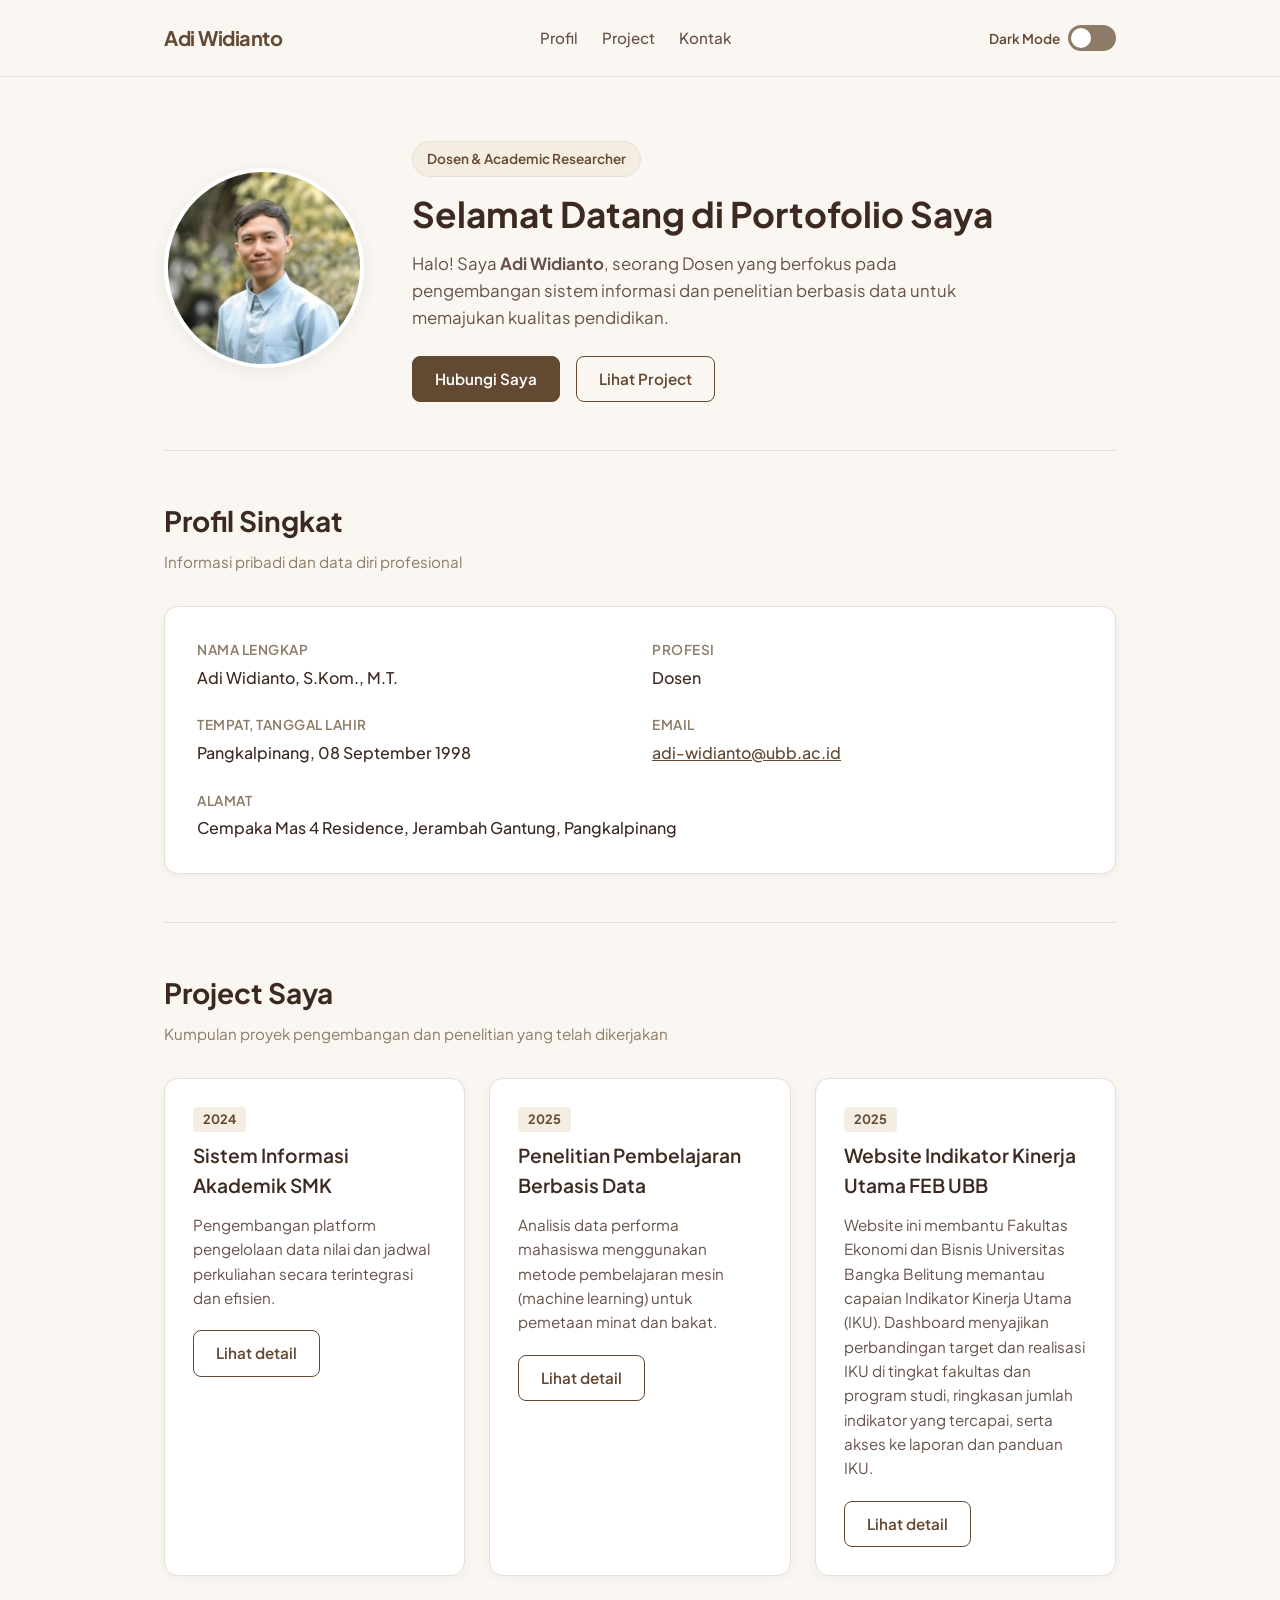
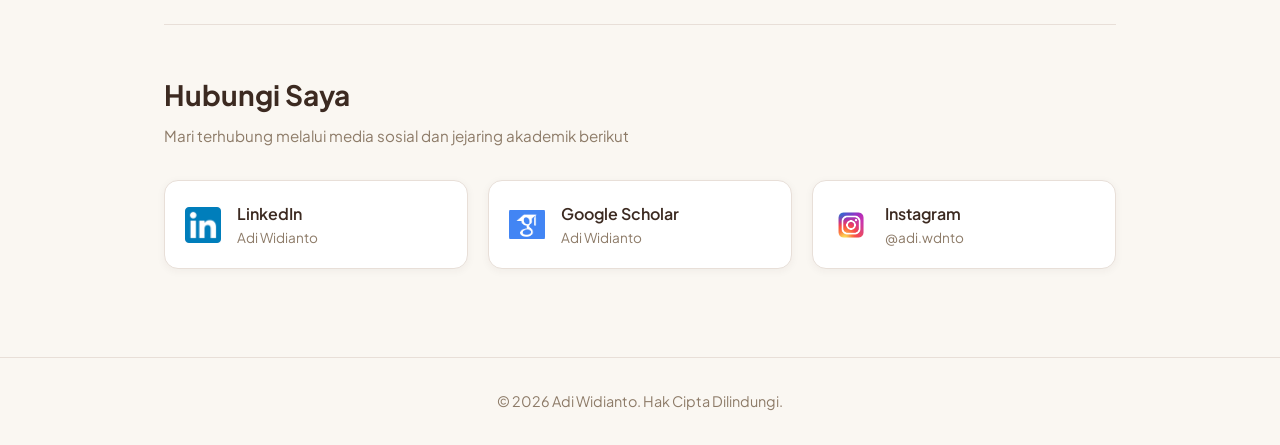
==== index.html @ b49e6173 "first commit" ====
<!DOCTYPE html>
<html lang="id">
<head>
    <meta charset="UTF-8">
    <meta name="viewport" content="width=device-width, initial-scale=1.0">
    <title>Profil - Adi Widianto</title>
    <!-- Google Fonts -->
    <link rel="preconnect" href="https://fonts.googleapis.com">
    <link rel="preconnect" href="https://fonts.gstatic.com" crossorigin>
    <link href="https://fonts.googleapis.com/css2?family=Plus+Jakarta+Sans:wght@400;500;600;700&display=swap" rel="stylesheet">
    <link rel="stylesheet" href="css/index.css">
</head>
<body>

    <!-- Header / Navbar -->
    <header class="navbar">
        <div class="container nav-container">
            <a href="#" class="logo">Adi Widianto</a>
            <nav>
                <ul class="nav-links">
                    <li><a href="#profil">Profil</a></li>
                    <li><a href="#project">Project</a></li>
                    <li><a href="#kontak">Kontak</a></li>
                </ul>
            </nav>
            <button id="toggle-btn" type="button" role="switch" aria-checked="false">
                <span>Dark Mode</span>
                <span class="toggle-track" aria-hidden="true"><span class="toggle-thumb"></span></span>
            </button>
        </div>
        
    </header>

    <main class="container">
        <!-- Hero Section -->
        <section class="hero-section">
            <div class="hero-avatar-wrapper">
                <img src="assets/img/foto-profil.jpg" alt="Foto Profil Adi Widianto" class="hero-avatar">
            </div>
            <div class="hero-text">
                <span class="badge">Dosen & Academic Researcher</span>
                <h1>Selamat Datang di Portofolio Saya</h1>
                <p>Halo! Saya <strong>Adi Widianto</strong>, seorang Dosen yang berfokus pada pengembangan sistem informasi dan penelitian berbasis data untuk memajukan kualitas pendidikan.</p>
                <div class="hero-buttons">
                    <a href="#kontak" class="btn btn-primary">Hubungi Saya</a>
                    <a href="#project" class="btn btn-outline">Lihat Project</a>
                </div>
            </div>
        </section>

        <!-- Profil / Biodata Section -->
        <section id="profil" class="section">
            <div class="section-header">
                <h2>Profil Singkat</h2>
                <p>Informasi pribadi dan data diri profesional</p>
            </div>
            <div class="profile-card">
                <div class="info-grid">
                    <div class="info-item">
                        <span class="info-label">Nama Lengkap</span>
                        <span class="info-value">Adi Widianto, S.Kom., M.T.</span>
                    </div>
                    <div class="info-item">
                        <span class="info-label">Profesi</span>
                        <span class="info-value">Dosen</span>
                    </div>
                    <div class="info-item">
                        <span class="info-label">Tempat, Tanggal Lahir</span>
                        <span class="info-value">Pangkalpinang, 08 September 1998</span>
                    </div>
                    <div class="info-item">
                        <span class="info-label">Email</span>
                        <span class="info-value"><a href="mailto:adi-widianto@ubb.ac.id">adi-widianto@ubb.ac.id</a></span>
                    </div>
                    <div class="info-item full-width">
                        <span class="info-label">Alamat</span>
                        <span class="info-value">Cempaka Mas 4 Residence, Jerambah Gantung, Pangkalpinang</span>
                    </div>
                </div>
            </div>
        </section>

        <!-- Project Section -->
        <section id="project" class="section">
            <div class="section-header">
                <h2>Project Saya</h2>
                <p>Kumpulan proyek pengembangan dan penelitian yang telah dikerjakan</p>
            </div>
            <div class="projects-grid" id="projects-grid"></div>
        </section>

        <!-- Social & Contact Section -->
        <section id="kontak" class="section">
            <div class="section-header">
                <h2>Hubungi Saya</h2>
                <p>Mari terhubung melalui media sosial dan jejaring akademik berikut</p>
            </div>
            <div class="social-container">
                <a href="https://id.linkedin.com/in/adi-widianto-80a5b6142" target="_blank" rel="noopener noreferrer" class="social-card">
                    <img src="assets/img/logo-linkedin.png" alt="LinkedIn" class="social-icon">
                    <div class="social-info">
                        <span class="social-name">LinkedIn</span>
                        <span class="social-handle">Adi Widianto</span>
                    </div>
                </a>

                <a href="https://scholar.google.com/citations?user=TadCq8oAAAAJ&hl=en" target="_blank" rel="noopener noreferrer" class="social-card">
                    <img src="assets/img/logo-google-scholar.png" alt="Google Scholar" class="social-icon">
                    <div class="social-info">
                        <span class="social-name">Google Scholar</span>
                        <span class="social-handle">Adi Widianto</span>
                    </div>
                </a>

                <a href="https://www.instagram.com/adi.wdnto/" target="_blank" rel="noopener noreferrer" class="social-card">
                    <img src="assets/img/logo-instagram.png" alt="Instagram" class="social-icon">
                    <div class="social-info">
                        <span class="social-name">Instagram</span>
                        <span class="social-handle">@adi.wdnto</span>
                    </div>
                </a>
            </div>
        </section>
    </main>

    <!-- Footer -->
    <footer class="footer">
        <div class="container">
            <p>&copy; 2026 Adi Widianto. Hak Cipta Dilindungi.</p>
        </div>
    </footer>

    <script src="js/script.js"></script>

</body>
</html>
---- css/index.css ----
/* ==========================================================================
   Global Variables & Reset - Professional Cream/Brown Theme
   ========================================================================== */
:root {
    --bg-main: #faf7f2;
    --bg-card: #ffffff;
    --bg-card-alt: #f3ede2;
    --text-primary: #3c2a21;
    --text-secondary: #675147;
    --text-muted: #8d7b68;
    --accent-brown: #634832;
    --accent-cream: #dcd0c0;
    --accent-hover: #4a3423;
    --border-color: #e8dfd8;
    --shadow-sm: 0 2px 8px rgba(60, 42, 33, 0.05);
    --shadow-md: 0 4px 16px rgba(60, 42, 33, 0.08);
    --radius-sm: 8px;
    --radius-md: 14px;
    --radius-lg: 20px;
    --transition: all 0.3s ease;
}

* {
    margin: 0;
    padding: 0;
    box-sizing: border-box;
}

html {
    scroll-behavior: smooth;
}

body {
    font-family: 'Plus Jakarta Sans', system-ui, -apple-system, sans-serif;
    background-color: var(--bg-main);
    color: var(--text-primary);
    line-height: 1.6;
    transition: var(--transition);
}

/* ==========================================================================
   Dark Mode Theme Overrides
   ========================================================================== */
body.dark-mode {
    --bg-main: #14110f;
    --bg-card: #211c19;
    --bg-card-alt: #2e2723;
    --text-primary: #f5efe6;
    --text-secondary: #d6cbc1;
    --text-muted: #a8998c;
    --accent-brown: #dfa972;
    --accent-cream: #4a3f37;
    --accent-hover: #ecc092;
    --border-color: #332b26;
    --shadow-sm: 0 2px 8px rgba(0, 0, 0, 0.35);
    --shadow-md: 0 4px 16px rgba(0, 0, 0, 0.5);
}

body.dark-mode .navbar {
    background-color: rgba(20, 17, 15, 0.92);
}

body.dark-mode .btn-primary {
    color: #1a1410;
}

a {
    color: inherit;
    text-decoration: none;
}

/* ==========================================================================
   Layout Containers
   ========================================================================== */
.container {
    max-width: 1000px;
    margin: 0 auto;
    padding: 0 24px;
}

/* ==========================================================================
   Navbar
   ========================================================================== */
.navbar {
    background-color: rgba(250, 247, 242, 0.95);
    backdrop-filter: blur(10px);
    position: sticky;
    top: 0;
    z-index: 100;
    border-bottom: 1px solid var(--border-color);
    padding: 16px 0;
}

.nav-container {
    display: flex;
    justify-content: space-between;
    align-items: center;
}

.logo {
    font-weight: 700;
    font-size: 1.25rem;
    color: var(--accent-brown);
    letter-spacing: -0.5px;
}

.nav-links {
    display: flex;
    list-style: none;
    gap: 24px;
}

.nav-links a {
    font-weight: 500;
    color: var(--text-secondary);
    transition: var(--transition);
    font-size: 0.95rem;
}

.nav-links a:hover {
    color: var(--accent-brown);
}

/* ==========================================================================
   Hero Section
   ========================================================================== */
.hero-section {
    display: flex;
    align-items: center;
    gap: 48px;
    padding: 64px 0 48px;
}

.hero-avatar-wrapper {
    flex-shrink: 0;
}

.hero-avatar {
    width: 200px;
    height: 200px;
    object-fit: cover;
    border-radius: 50%;
    border: 4px solid var(--bg-card);
    box-shadow: var(--shadow-md);
    background-color: var(--accent-cream);
}

.badge {
    display: inline-block;
    background-color: var(--bg-card-alt);
    color: var(--accent-brown);
    font-size: 0.85rem;
    font-weight: 600;
    padding: 6px 14px;
    border-radius: 50px;
    margin-bottom: 16px;
    border: 1px solid var(--border-color);
}

.hero-text h1 {
    font-size: 2.2rem;
    font-weight: 700;
    color: var(--text-primary);
    line-height: 1.2;
    margin-bottom: 16px;
}

.hero-text p {
    font-size: 1.05rem;
    color: var(--text-secondary);
    margin-bottom: 24px;
    max-width: 600px;
}

.hero-buttons {
    display: flex;
    gap: 16px;
}

.btn {
    display: inline-block;
    padding: 10px 22px;
    border-radius: var(--radius-sm);
    font-weight: 600;
    font-size: 0.95rem;
    transition: var(--transition);
    cursor: pointer;
}

.btn-primary {
    background-color: var(--accent-brown);
    color: #ffffff;
    border: 1px solid var(--accent-brown);
}

.btn-primary:hover {
    background-color: var(--accent-hover);
    border-color: var(--accent-hover);
}

.btn-outline {
    background-color: transparent;
    color: var(--accent-brown);
    border: 1px solid var(--accent-brown);
}

.btn-outline:hover {
    background-color: var(--bg-card-alt);
}

/* ==========================================================================
   Section Common Styles
   ========================================================================== */
.section {
    padding: 48px 0;
    border-top: 1px solid var(--border-color);
}

.section-header {
    margin-bottom: 32px;
}

.section-header h2 {
    font-size: 1.75rem;
    color: var(--text-primary);
    font-weight: 700;
    margin-bottom: 6px;
}

.section-header p {
    color: var(--text-muted);
    font-size: 0.95rem;
}

/* ==========================================================================
   Profile Section
   ========================================================================== */
.profile-card {
    background-color: var(--bg-card);
    border: 1px solid var(--border-color);
    border-radius: var(--radius-md);
    padding: 32px;
    box-shadow: var(--shadow-sm);
}

.info-grid {
    display: grid;
    grid-template-columns: repeat(2, 1fr);
    gap: 24px;
}

.info-item {
    display: flex;
    flex-direction: column;
    gap: 4px;
}

.info-item.full-width {
    grid-column: span 2;
}

.info-label {
    font-size: 0.85rem;
    font-weight: 600;
    color: var(--text-muted);
    text-transform: uppercase;
    letter-spacing: 0.5px;
}

.info-value {
    font-size: 1rem;
    color: var(--text-primary);
    font-weight: 500;
}

.info-value a {
    color: var(--accent-brown);
    text-decoration: underline;
}

/* ==========================================================================
   Project Section
   ========================================================================== */
.projects-grid {
    display: grid;
    grid-template-columns: repeat(auto-fit, minmax(300px, 1fr));
    gap: 24px;
}

.project-card {
    background-color: var(--bg-card);
    border: 1px solid var(--border-color);
    border-radius: var(--radius-md);
    padding: 28px;
    box-shadow: var(--shadow-sm);
    transition: var(--transition);
}

.project-card:hover {
    transform: translateY(-3px);
    box-shadow: var(--shadow-md);
}

.project-header {
    display: flex;
    flex-direction: column;
    gap: 8px;
    margin-bottom: 12px;
}

.project-year {
    display: inline-block;
    align-self: flex-start;
    background-color: var(--bg-card-alt);
    color: var(--accent-brown);
    font-size: 0.8rem;
    font-weight: 700;
    padding: 2px 10px;
    border-radius: 4px;
}

.project-card h3 {
    font-size: 1.2rem;
    color: var(--text-primary);
    font-weight: 600;
}

.project-desc {
    color: var(--text-secondary);
    font-size: 0.95rem;
}

.project-detail-link {
    margin-top: 20px;
}

.project-detail {
    min-height: 55vh;
}

.project-detail-card {
    max-width: 760px;
    margin: 0 auto;
    background-color: var(--bg-card);
    border: 1px solid var(--border-color);
    border-radius: var(--radius-md);
    padding: 32px;
    box-shadow: var(--shadow-sm);
}

.project-detail-header {
    display: flex;
    flex-direction: column;
    align-items: flex-start;
    gap: 12px;
    margin-bottom: 24px;
}

.project-detail-header h1,
.project-not-found h1 {
    font-size: 2rem;
    line-height: 1.25;
    color: var(--text-primary);
}

.project-detail-image {
    display: block;
    width: 100%;
    max-height: 440px;
    object-fit: cover;
    border-radius: var(--radius-sm);
    margin-bottom: 24px;
}

.project-detail-description {
    color: var(--text-secondary);
    font-size: 1rem;
    margin-bottom: 24px;
}

.project-back-link {
    margin-left: 12px;
}

.project-not-found {
    display: flex;
    flex-direction: column;
    align-items: flex-start;
    gap: 24px;
    max-width: 760px;
    margin: 0 auto;
}

/* ========================================================================== 
   Contact / Social Section
   ========================================================================== */
.social-container {
    display: grid;
    grid-template-columns: repeat(auto-fit, minmax(240px, 1fr));
    gap: 20px;
}

.social-card {
    display: flex;
    align-items: center;
    gap: 16px;
    background-color: var(--bg-card);
    border: 1px solid var(--border-color);
    padding: 20px;
    border-radius: var(--radius-md);
    box-shadow: var(--shadow-sm);
    transition: var(--transition);
}

.social-card:hover {
    background-color: var(--bg-card-alt);
    border-color: var(--accent-cream);
    transform: translateY(-2px);
}

.social-icon {
    width: 36px;
    height: 36px;
    object-fit: contain;
}

.social-info {
    display: flex;
    flex-direction: column;
}

.social-name {
    font-weight: 600;
    color: var(--text-primary);
    font-size: 1rem;
}

.social-handle {
    font-size: 0.85rem;
    color: var(--text-muted);
}

/* ==========================================================================
   Footer
   ========================================================================== */
.footer {
    padding: 32px 0;
    text-align: center;
    border-top: 1px solid var(--border-color);
    color: var(--text-muted);
    font-size: 0.9rem;
    margin-top: 40px;
}

/* ==========================================================================
   Responsive Design
   ========================================================================== */
@media (max-width: 768px) {
    .hero-section {
        flex-direction: column;
        text-align: center;
        gap: 24px;
        padding: 40px 0;
    }

    .hero-text p {
        margin: 0 auto 24px;
    }

    .hero-buttons {
        justify-content: center;
    }

    .info-grid {
        grid-template-columns: 1fr;
    }

    .info-item.full-width {
        grid-column: span 1;
    }
}

#toggle-btn {
    display: inline-flex;
    align-items: center;
    gap: 8px;
    background: transparent;
    color: var(--accent-brown);
    border: 0;
    padding: 9px 0;
    font-family: inherit;
    font-weight: 600;
    font-size: 0.85rem;
    cursor: pointer;
}

#toggle-btn:focus-visible {
    outline: 2px solid var(--accent-brown);
    outline-offset: 3px;
    border-radius: var(--radius-sm);
}

@media (max-width: 600px) {
    .project-detail-card {
        padding: 24px;
    }

    .project-detail-header h1,
    .project-not-found h1 {
        font-size: 1.65rem;
    }

    .project-back-link {
        margin: 12px 0 0;
    }
}

.toggle-track {
    display: flex;
    align-items: center;
    width: 48px;
    height: 26px;
    padding: 3px;
    border-radius: 50px;
    background-color: var(--text-muted);
    transition: background-color 0.3s ease;
}

.toggle-thumb {
    width: 20px;
    height: 20px;
    border-radius: 50%;
    background-color: #ffffff;
    transition: transform 0.3s ease;
}

#toggle-btn[aria-checked="true"] .toggle-track {
    background-color: var(--accent-brown);
}

#toggle-btn[aria-checked="true"] .toggle-thumb {
    transform: translateX(22px);
}

@media (max-width: 600px) {
    .nav-container {
        flex-wrap: wrap;
        gap: 8px;
    }

    .nav-container nav {
        order: 1;
        width: 100%;
    }
}

@media (prefers-reduced-motion: reduce) {
    .toggle-track,
    .toggle-thumb {
        transition: none;
    }
}
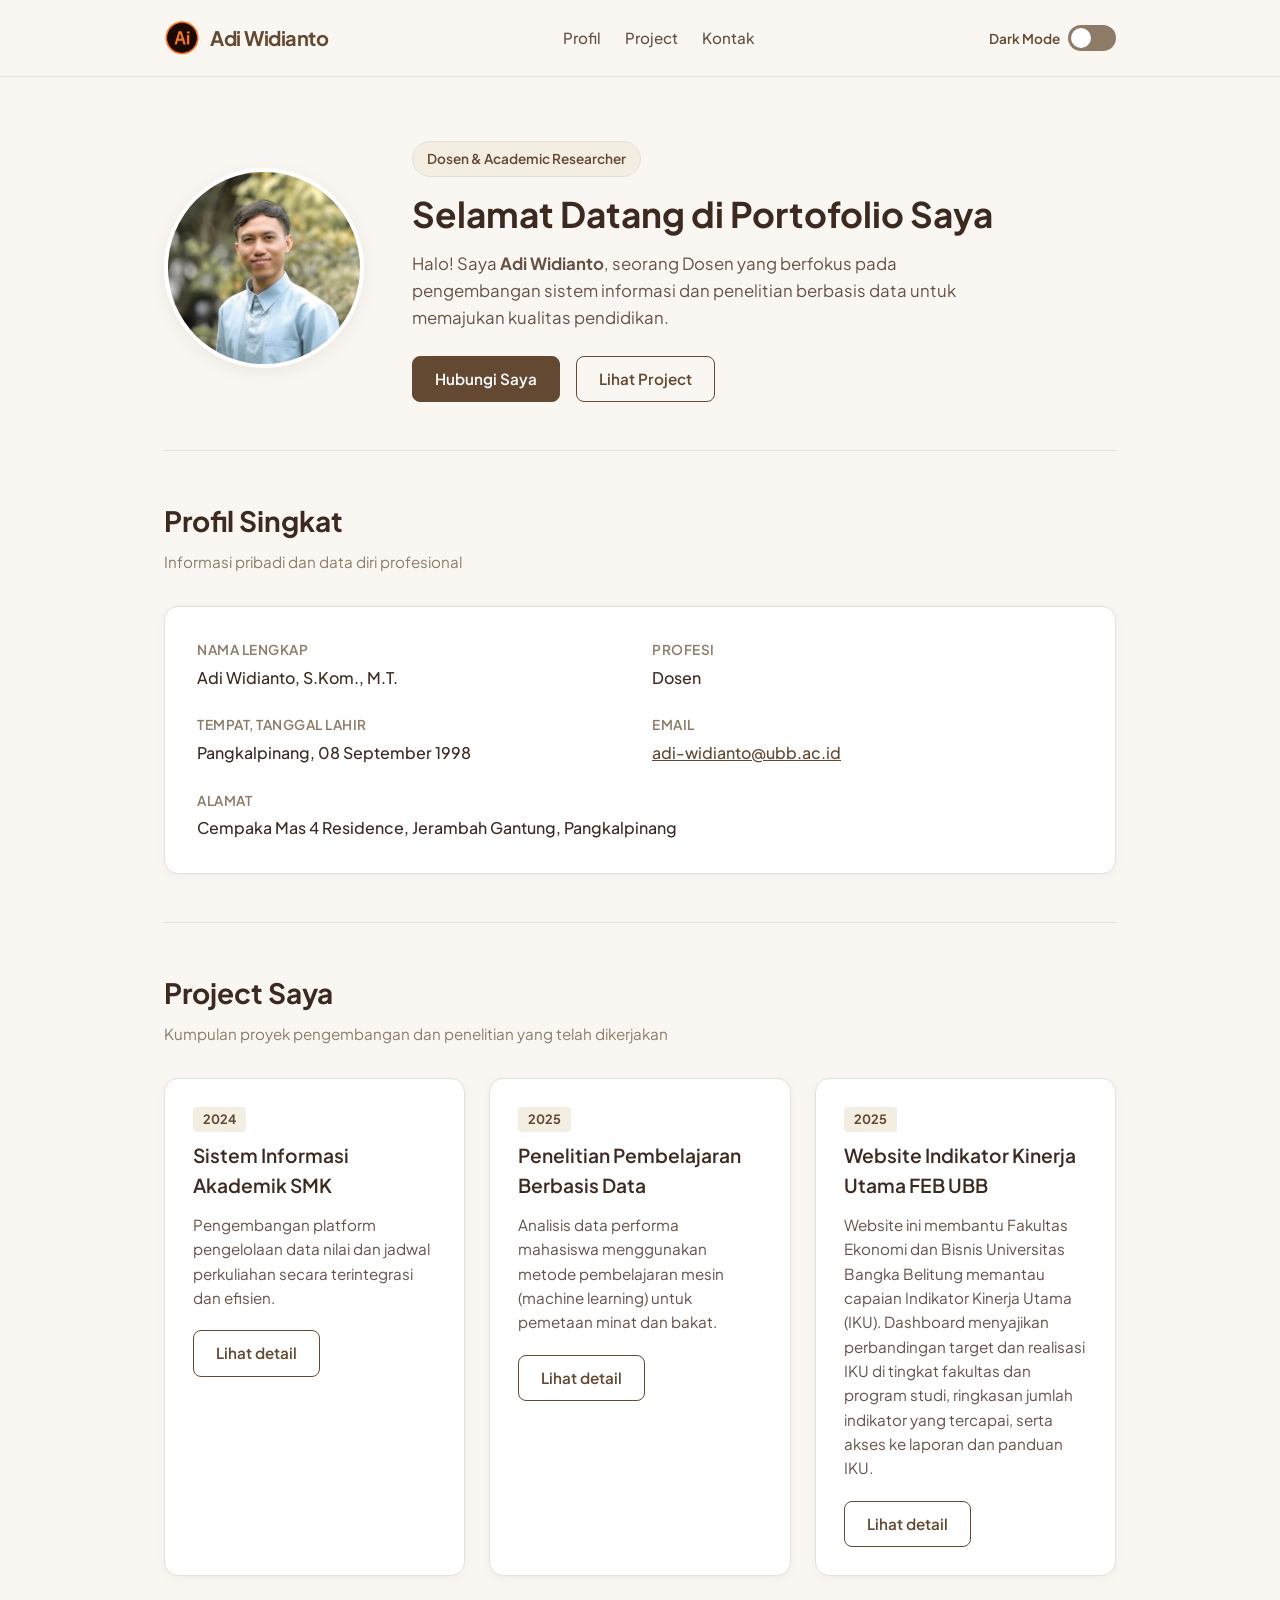
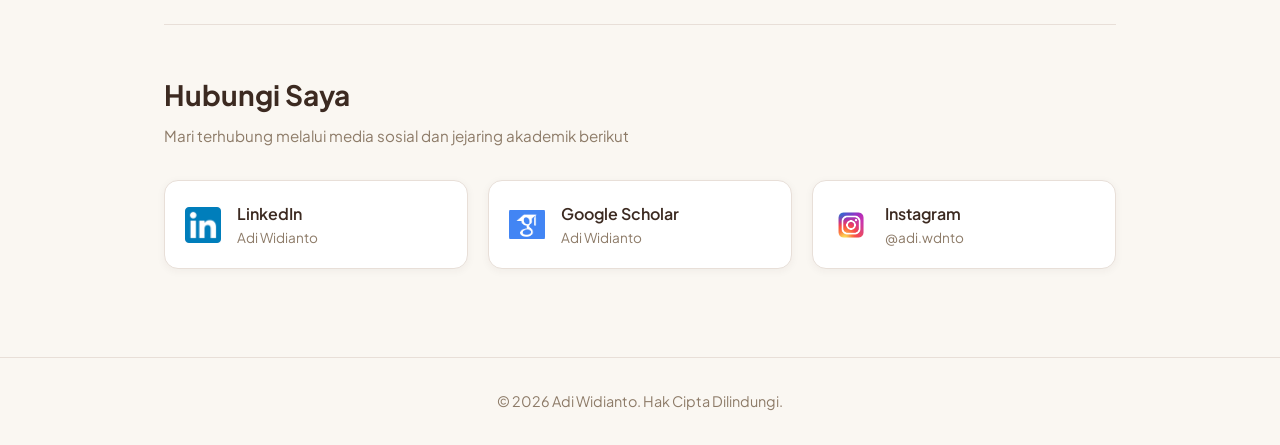
==== commit 57dcb2d0: "Update HTML structure and styles for improved layout and branding" ====
--- a/index.html
+++ b/index.html
@@ -4,18 +4,22 @@
     <meta charset="UTF-8">
     <meta name="viewport" content="width=device-width, initial-scale=1.0">
     <title>Profil - Adi Widianto</title>
+    <link rel="icon" type="image/png" href="assets/images/favicon.png">
     <!-- Google Fonts -->
     <link rel="preconnect" href="https://fonts.googleapis.com">
     <link rel="preconnect" href="https://fonts.gstatic.com" crossorigin>
     <link href="https://fonts.googleapis.com/css2?family=Plus+Jakarta+Sans:wght@400;500;600;700&display=swap" rel="stylesheet">
-    <link rel="stylesheet" href="css/index.css">
+    <link rel="stylesheet" href="styles/site.css">
 </head>
 <body>
 
     <!-- Header / Navbar -->
     <header class="navbar">
         <div class="container nav-container">
-            <a href="#" class="logo">Adi Widianto</a>
+            <a href="#" class="logo">
+                <img src="assets/images/favicon.png" alt="" class="site-logo">
+                <span>Adi Widianto</span>
+            </a>
             <nav>
                 <ul class="nav-links">
                     <li><a href="#profil">Profil</a></li>
@@ -35,7 +39,7 @@
         <!-- Hero Section -->
         <section class="hero-section">
             <div class="hero-avatar-wrapper">
-                <img src="assets/img/foto-profil.jpg" alt="Foto Profil Adi Widianto" class="hero-avatar">
+                <img src="assets/images/profile-photo.jpg" alt="Foto Profil Adi Widianto" class="hero-avatar">
             </div>
             <div class="hero-text">
                 <span class="badge">Dosen & Academic Researcher</span>
@@ -97,7 +101,7 @@
             </div>
             <div class="social-container">
                 <a href="https://id.linkedin.com/in/adi-widianto-80a5b6142" target="_blank" rel="noopener noreferrer" class="social-card">
-                    <img src="assets/img/logo-linkedin.png" alt="LinkedIn" class="social-icon">
+                    <img src="assets/images/linkedin-logo.png" alt="LinkedIn" class="social-icon">
                     <div class="social-info">
                         <span class="social-name">LinkedIn</span>
                         <span class="social-handle">Adi Widianto</span>
@@ -105,7 +109,7 @@
                 </a>
 
                 <a href="https://scholar.google.com/citations?user=TadCq8oAAAAJ&hl=en" target="_blank" rel="noopener noreferrer" class="social-card">
-                    <img src="assets/img/logo-google-scholar.png" alt="Google Scholar" class="social-icon">
+                    <img src="assets/images/google-scholar-logo.png" alt="Google Scholar" class="social-icon">
                     <div class="social-info">
                         <span class="social-name">Google Scholar</span>
                         <span class="social-handle">Adi Widianto</span>
@@ -113,7 +117,7 @@
                 </a>
 
                 <a href="https://www.instagram.com/adi.wdnto/" target="_blank" rel="noopener noreferrer" class="social-card">
-                    <img src="assets/img/logo-instagram.png" alt="Instagram" class="social-icon">
+                    <img src="assets/images/instagram-logo.png" alt="Instagram" class="social-icon">
                     <div class="social-info">
                         <span class="social-name">Instagram</span>
                         <span class="social-handle">@adi.wdnto</span>
@@ -130,7 +134,7 @@
         </div>
     </footer>
 
-    <script src="js/script.js"></script>
+    <script src="scripts/main.js"></script>
 
 </body>
 </html>
--- a/styles/site.css
+++ b/styles/site.css
@@ -0,0 +1,572 @@
+/* ==========================================================================
+   Global Variables & Reset - Professional Cream/Brown Theme
+   ========================================================================== */
+:root {
+    --bg-main: #faf7f2;
+    --bg-card: #ffffff;
+    --bg-card-alt: #f3ede2;
+    --text-primary: #3c2a21;
+    --text-secondary: #675147;
+    --text-muted: #8d7b68;
+    --accent-brown: #634832;
+    --accent-cream: #dcd0c0;
+    --accent-hover: #4a3423;
+    --border-color: #e8dfd8;
+    --shadow-sm: 0 2px 8px rgba(60, 42, 33, 0.05);
+    --shadow-md: 0 4px 16px rgba(60, 42, 33, 0.08);
+    --radius-sm: 8px;
+    --radius-md: 14px;
+    --radius-lg: 20px;
+    --transition: all 0.3s ease;
+}
+
+* {
+    margin: 0;
+    padding: 0;
+    box-sizing: border-box;
+}
+
+html {
+    scroll-behavior: smooth;
+}
+
+body {
+    font-family: 'Plus Jakarta Sans', system-ui, -apple-system, sans-serif;
+    background-color: var(--bg-main);
+    color: var(--text-primary);
+    line-height: 1.6;
+    transition: var(--transition);
+}
+
+/* ==========================================================================
+   Dark Mode Theme Overrides
+   ========================================================================== */
+body.dark-mode {
+    --bg-main: #14110f;
+    --bg-card: #211c19;
+    --bg-card-alt: #2e2723;
+    --text-primary: #f5efe6;
+    --text-secondary: #d6cbc1;
+    --text-muted: #a8998c;
+    --accent-brown: #dfa972;
+    --accent-cream: #4a3f37;
+    --accent-hover: #ecc092;
+    --border-color: #332b26;
+    --shadow-sm: 0 2px 8px rgba(0, 0, 0, 0.35);
+    --shadow-md: 0 4px 16px rgba(0, 0, 0, 0.5);
+}
+
+body.dark-mode .navbar {
+    background-color: rgba(20, 17, 15, 0.92);
+}
+
+body.dark-mode .btn-primary {
+    color: #1a1410;
+}
+
+a {
+    color: inherit;
+    text-decoration: none;
+}
+
+/* ==========================================================================
+   Layout Containers
+   ========================================================================== */
+.container {
+    max-width: 1000px;
+    margin: 0 auto;
+    padding: 0 24px;
+}
+
+/* ==========================================================================
+   Navbar
+   ========================================================================== */
+.navbar {
+    background-color: rgba(250, 247, 242, 0.95);
+    backdrop-filter: blur(10px);
+    position: sticky;
+    top: 0;
+    z-index: 100;
+    border-bottom: 1px solid var(--border-color);
+    padding: 16px 0;
+}
+
+.nav-container {
+    display: flex;
+    justify-content: space-between;
+    align-items: center;
+}
+
+.logo {
+    display: inline-flex;
+    align-items: center;
+    gap: 10px;
+    font-weight: 700;
+    font-size: 1.25rem;
+    color: var(--accent-brown);
+    letter-spacing: -0.5px;
+}
+
+.site-logo {
+    width: 36px;
+    height: 36px;
+    object-fit: contain;
+    border-radius: 50%;
+}
+
+.nav-links {
+    display: flex;
+    list-style: none;
+    gap: 24px;
+}
+
+.nav-links a {
+    font-weight: 500;
+    color: var(--text-secondary);
+    transition: var(--transition);
+    font-size: 0.95rem;
+}
+
+.nav-links a:hover {
+    color: var(--accent-brown);
+}
+
+/* ==========================================================================
+   Hero Section
+   ========================================================================== */
+.hero-section {
+    display: flex;
+    align-items: center;
+    gap: 48px;
+    padding: 64px 0 48px;
+}
+
+.hero-avatar-wrapper {
+    flex-shrink: 0;
+}
+
+.hero-avatar {
+    width: 200px;
+    height: 200px;
+    object-fit: cover;
+    border-radius: 50%;
+    border: 4px solid var(--bg-card);
+    box-shadow: var(--shadow-md);
+    background-color: var(--accent-cream);
+}
+
+.badge {
+    display: inline-block;
+    background-color: var(--bg-card-alt);
+    color: var(--accent-brown);
+    font-size: 0.85rem;
+    font-weight: 600;
+    padding: 6px 14px;
+    border-radius: 50px;
+    margin-bottom: 16px;
+    border: 1px solid var(--border-color);
+}
+
+.hero-text h1 {
+    font-size: 2.2rem;
+    font-weight: 700;
+    color: var(--text-primary);
+    line-height: 1.2;
+    margin-bottom: 16px;
+}
+
+.hero-text p {
+    font-size: 1.05rem;
+    color: var(--text-secondary);
+    margin-bottom: 24px;
+    max-width: 600px;
+}
+
+.hero-buttons {
+    display: flex;
+    gap: 16px;
+}
+
+.btn {
+    display: inline-block;
+    padding: 10px 22px;
+    border-radius: var(--radius-sm);
+    font-weight: 600;
+    font-size: 0.95rem;
+    transition: var(--transition);
+    cursor: pointer;
+}
+
+.btn-primary {
+    background-color: var(--accent-brown);
+    color: #ffffff;
+    border: 1px solid var(--accent-brown);
+}
+
+.btn-primary:hover {
+    background-color: var(--accent-hover);
+    border-color: var(--accent-hover);
+}
+
+.btn-outline {
+    background-color: transparent;
+    color: var(--accent-brown);
+    border: 1px solid var(--accent-brown);
+}
+
+.btn-outline:hover {
+    background-color: var(--bg-card-alt);
+}
+
+/* ==========================================================================
+   Section Common Styles
+   ========================================================================== */
+.section {
+    padding: 48px 0;
+    border-top: 1px solid var(--border-color);
+}
+
+.section-header {
+    margin-bottom: 32px;
+}
+
+.section-header h2 {
+    font-size: 1.75rem;
+    color: var(--text-primary);
+    font-weight: 700;
+    margin-bottom: 6px;
+}
+
+.section-header p {
+    color: var(--text-muted);
+    font-size: 0.95rem;
+}
+
+/* ==========================================================================
+   Profile Section
+   ========================================================================== */
+.profile-card {
+    background-color: var(--bg-card);
+    border: 1px solid var(--border-color);
+    border-radius: var(--radius-md);
+    padding: 32px;
+    box-shadow: var(--shadow-sm);
+}
+
+.info-grid {
+    display: grid;
+    grid-template-columns: repeat(2, 1fr);
+    gap: 24px;
+}
+
+.info-item {
+    display: flex;
+    flex-direction: column;
+    gap: 4px;
+}
+
+.info-item.full-width {
+    grid-column: span 2;
+}
+
+.info-label {
+    font-size: 0.85rem;
+    font-weight: 600;
+    color: var(--text-muted);
+    text-transform: uppercase;
+    letter-spacing: 0.5px;
+}
+
+.info-value {
+    font-size: 1rem;
+    color: var(--text-primary);
+    font-weight: 500;
+}
+
+.info-value a {
+    color: var(--accent-brown);
+    text-decoration: underline;
+}
+
+/* ==========================================================================
+   Project Section
+   ========================================================================== */
+.projects-grid {
+    display: grid;
+    grid-template-columns: repeat(auto-fit, minmax(300px, 1fr));
+    gap: 24px;
+}
+
+.project-card {
+    background-color: var(--bg-card);
+    border: 1px solid var(--border-color);
+    border-radius: var(--radius-md);
+    padding: 28px;
+    box-shadow: var(--shadow-sm);
+    transition: var(--transition);
+}
+
+.project-card:hover {
+    transform: translateY(-3px);
+    box-shadow: var(--shadow-md);
+}
+
+.project-header {
+    display: flex;
+    flex-direction: column;
+    gap: 8px;
+    margin-bottom: 12px;
+}
+
+.project-year {
+    display: inline-block;
+    align-self: flex-start;
+    background-color: var(--bg-card-alt);
+    color: var(--accent-brown);
+    font-size: 0.8rem;
+    font-weight: 700;
+    padding: 2px 10px;
+    border-radius: 4px;
+}
+
+.project-card h3 {
+    font-size: 1.2rem;
+    color: var(--text-primary);
+    font-weight: 600;
+}
+
+.project-desc {
+    color: var(--text-secondary);
+    font-size: 0.95rem;
+}
+
+.project-detail-link {
+    margin-top: 20px;
+}
+
+.project-detail {
+    min-height: 55vh;
+}
+
+.project-detail-card {
+    max-width: 760px;
+    margin: 0 auto;
+    background-color: var(--bg-card);
+    border: 1px solid var(--border-color);
+    border-radius: var(--radius-md);
+    padding: 32px;
+    box-shadow: var(--shadow-sm);
+}
+
+.project-detail-header {
+    display: flex;
+    flex-direction: column;
+    align-items: flex-start;
+    gap: 12px;
+    margin-bottom: 24px;
+}
+
+.project-detail-header h1,
+.project-not-found h1 {
+    font-size: 2rem;
+    line-height: 1.25;
+    color: var(--text-primary);
+}
+
+.project-detail-image {
+    display: block;
+    width: 100%;
+    max-height: 440px;
+    object-fit: cover;
+    border-radius: var(--radius-sm);
+    margin-bottom: 24px;
+}
+
+.project-detail-description {
+    color: var(--text-secondary);
+    font-size: 1rem;
+    margin-bottom: 24px;
+}
+
+.project-back-link {
+    margin-left: 12px;
+}
+
+.project-not-found {
+    display: flex;
+    flex-direction: column;
+    align-items: flex-start;
+    gap: 24px;
+    max-width: 760px;
+    margin: 0 auto;
+}
+
+/* ========================================================================== 
+   Contact / Social Section
+   ========================================================================== */
+.social-container {
+    display: grid;
+    grid-template-columns: repeat(auto-fit, minmax(240px, 1fr));
+    gap: 20px;
+}
+
+.social-card {
+    display: flex;
+    align-items: center;
+    gap: 16px;
+    background-color: var(--bg-card);
+    border: 1px solid var(--border-color);
+    padding: 20px;
+    border-radius: var(--radius-md);
+    box-shadow: var(--shadow-sm);
+    transition: var(--transition);
+}
+
+.social-card:hover {
+    background-color: var(--bg-card-alt);
+    border-color: var(--accent-cream);
+    transform: translateY(-2px);
+}
+
+.social-icon {
+    width: 36px;
+    height: 36px;
+    object-fit: contain;
+}
+
+.social-info {
+    display: flex;
+    flex-direction: column;
+}
+
+.social-name {
+    font-weight: 600;
+    color: var(--text-primary);
+    font-size: 1rem;
+}
+
+.social-handle {
+    font-size: 0.85rem;
+    color: var(--text-muted);
+}
+
+/* ==========================================================================
+   Footer
+   ========================================================================== */
+.footer {
+    padding: 32px 0;
+    text-align: center;
+    border-top: 1px solid var(--border-color);
+    color: var(--text-muted);
+    font-size: 0.9rem;
+    margin-top: 40px;
+}
+
+/* ==========================================================================
+   Responsive Design
+   ========================================================================== */
+@media (max-width: 768px) {
+    .hero-section {
+        flex-direction: column;
+        text-align: center;
+        gap: 24px;
+        padding: 40px 0;
+    }
+
+    .hero-text p {
+        margin: 0 auto 24px;
+    }
+
+    .hero-buttons {
+        justify-content: center;
+    }
+
+    .info-grid {
+        grid-template-columns: 1fr;
+    }
+
+    .info-item.full-width {
+        grid-column: span 1;
+    }
+}
+
+#toggle-btn {
+    display: inline-flex;
+    align-items: center;
+    gap: 8px;
+    background: transparent;
+    color: var(--accent-brown);
+    border: 0;
+    padding: 9px 0;
+    font-family: inherit;
+    font-weight: 600;
+    font-size: 0.85rem;
+    cursor: pointer;
+}
+
+#toggle-btn:focus-visible {
+    outline: 2px solid var(--accent-brown);
+    outline-offset: 3px;
+    border-radius: var(--radius-sm);
+}
+
+@media (max-width: 600px) {
+    .project-detail-card {
+        padding: 24px;
+    }
+
+    .project-detail-header h1,
+    .project-not-found h1 {
+        font-size: 1.65rem;
+    }
+
+    .project-back-link {
+        margin: 12px 0 0;
+    }
+}
+
+.toggle-track {
+    display: flex;
+    align-items: center;
+    width: 48px;
+    height: 26px;
+    padding: 3px;
+    border-radius: 50px;
+    background-color: var(--text-muted);
+    transition: background-color 0.3s ease;
+}
+
+.toggle-thumb {
+    width: 20px;
+    height: 20px;
+    border-radius: 50%;
+    background-color: #ffffff;
+    transition: transform 0.3s ease;
+}
+
+#toggle-btn[aria-checked="true"] .toggle-track {
+    background-color: var(--accent-brown);
+}
+
+#toggle-btn[aria-checked="true"] .toggle-thumb {
+    transform: translateX(22px);
+}
+
+@media (max-width: 600px) {
+    .nav-container {
+        flex-wrap: wrap;
+        gap: 8px;
+    }
+
+    .nav-container nav {
+        order: 1;
+        width: 100%;
+    }
+}
+
+@media (prefers-reduced-motion: reduce) {
+    .toggle-track,
+    .toggle-thumb {
+        transition: none;
+    }
+}
